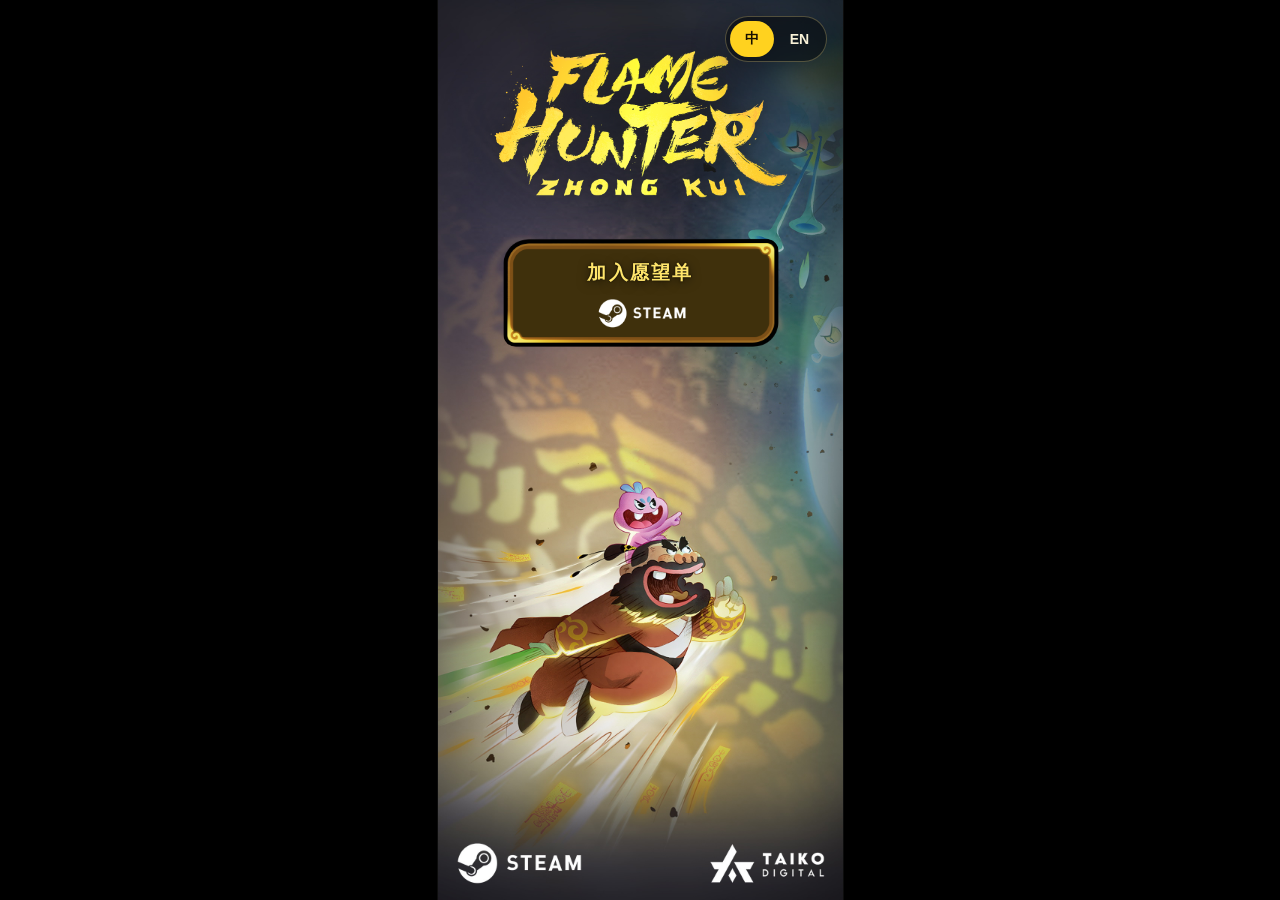
==== index.html @ 7bd3192b "Try to fix video missing" ====
<!doctype html>
<html lang="zh-CN" data-lang="zh" data-build="20260813-1937">
  <head>
    <meta charset="UTF-8" />
    <meta name="viewport" content="width=device-width, initial-scale=1.0" />
    <meta
      name="description"
      content="Flame Hunter Zhong Kui official teaser page."
    />
    <meta name="build-version" content="20260813-1937" />
    <link
      rel="preload"
      href="./assets/weBg_mobile.jpg?v=20260813-1937"
      as="image"
    />
    <link
      rel="preload"
      href="./assets/webGameTitle_mobile.png?v=20260813-1937"
      as="image"
    />
    <link
      rel="preload"
      href="./assets/webButton_mobile.png?v=20260813-1937"
      as="image"
    />
    <link rel="stylesheet" href="./styles.css?v=20260813-1937" />
  </head>
  <body>
    <main class="site-shell" aria-label="Flame Hunter Zhong Kui official website">
      <img
        class="scene-bg"
        src="./assets/weBg_mobile.jpg?v=20260813-1937"
        alt=""
        data-required-asset
      />

      <section class="hero-content" aria-label="Flame Hunter Zhong Kui">
        <img
          class="game-title"
          src="./assets/webGameTitle_mobile.png?v=20260813-1937"
          alt="Flame Hunter Zhong Kui"
          data-required-asset
        />

        <a
          class="wishlist-button"
          href="https://store.steampowered.com/app/4693180/Flame_Hunter_Zhong_Kui_Demo/"
          target="_blank"
          rel="noopener noreferrer"
          aria-label="Wishlist Flame Hunter Zhong Kui on Steam"
        >
          <img
            class="wishlist-bg"
            src="./assets/webButton_mobile.png?v=20260813-1937"
            alt=""
            data-required-asset
          />
          <span class="wishlist-text" aria-hidden="true">
            <span class="localized-text" data-lang="zh">加入愿望单</span>
            <span class="localized-text" data-lang="en">WISHLIST NOW</span>
          </span>
        </a>
        <video width="800">
          <source src="/videos/landing_page.mp4" type="video/mp4">
          您的浏览器不支持视频标签，请升级浏览器。
        </video>
      </section>

      <header class="site-header" aria-label="Site controls">
        <div class="language-switch" role="group" aria-label="Language">
          <button class="language-button is-active" type="button" data-lang="zh">
            中
          </button>
          <button class="language-button" type="button" data-lang="en">EN</button>
        </div>
      </header>

      <p class="asset-warning" role="status">
        素材文件暂未读取到，请把指定图片放入 assets 目录后刷新页面。
      </p>
    </main>

    <script src="./script.js?v=20260813-1937"></script>
  </body>
</html>
---- styles.css ----
:root {
  color-scheme: dark;
  --control-bg: rgba(7, 10, 14, 0.62);
  --control-border: rgba(255, 230, 142, 0.28);
  --control-active: #ffd21f;
  --control-text: #f8f1d7;
}

* {
  box-sizing: border-box;
}

html,
body {
  width: 100%;
  min-width: 320px;
  min-height: 100%;
  margin: 0;
}

body {
  min-height: 100svh;
  overflow-x: hidden;
  overflow-y: auto;
  background: #000;
  color: var(--control-text);
  font-family:
    Inter,
    "Segoe UI",
    "Microsoft YaHei",
    Arial,
    sans-serif;
}

button {
  font: inherit;
}

/* ---------- Phone-ratio stage ----------
   The stage keeps a 9:20 (phone) portrait ratio. On wide screens its width
   is capped at 45dvh so the stage is exactly one viewport tall; the image
   scales up uniformly with it. On narrow screens it fills the width and the
   height follows the image ratio, so the page can scroll. */

.site-shell {
  position: relative;
  width: min(100vw, 45vh);
  width: min(100vw, 45dvh);
  min-height: 100svh;
  aspect-ratio: 9 / 20;
  margin-inline: auto;
  overflow: hidden;
  isolation: isolate;
  background: #07090c;
  box-shadow:
    0 0 0 1px rgba(255, 255, 255, 0.05),
    0 40px 90px rgba(0, 0, 0, 0.55);
}

@supports (height: 100dvh) {
  body,
  .site-shell {
    min-height: 100dvh;
  }
}

/* ---------- Background ---------- */

.scene-bg {
  position: absolute;
  z-index: 0;
  inset: 0;
  width: 100%;
  height: 100%;
  object-fit: contain;
  object-position: center;
  pointer-events: none;
  user-select: none;
  -webkit-user-drag: none;
}

/* ---------- Hero content ----------
   Designed at a fixed 390x866.7 (logical px) base; script.js scales the
   whole layer uniformly to the actual image area, so every element
   (title, button, text, spacing) grows together in proportion. */

.hero-content {
  position: absolute;
  z-index: 1;
  left: 0;
  top: 0;
  width: 390px;
  height: 866.7px;
  display: flex;
  flex-direction: column;
  align-items: center;
  justify-content: flex-start;
  padding: calc(40px + env(safe-area-inset-top)) 20px 0;
  transform-origin: top left;
}

.game-title {
  width: 300px;
  max-width: 100%;
  height: auto;
  pointer-events: none;
  user-select: none;
  -webkit-user-drag: none;
  filter: drop-shadow(0 12px 28px rgba(0, 0, 0, 0.5));
}

.wishlist-button {
  position: relative;
  display: block;
  width: 265px;
  max-width: 100%;
  margin-top: 30px;
  border-radius: 12px;
  text-decoration: none;
  touch-action: manipulation;
  -webkit-tap-highlight-color: transparent;
  transition:
    transform 180ms ease,
    filter 180ms ease;
}

.wishlist-button:hover {
  transform: translateY(-2px);
  filter: brightness(1.06);
}

.wishlist-button:active {
  transform: translateY(0) scale(0.99);
}

.wishlist-button:focus-visible {
  outline: 2px solid #ffe56b;
  outline-offset: 4px;
}

.wishlist-bg {
  display: block;
  width: 100%;
  height: auto;
  border-radius: inherit;
}

.wishlist-text {
  position: absolute;
  left: 50%;
  top: 32%;
  transform: translate(-50%, -50%);
  width: 92%;
  text-align: center;
  white-space: nowrap;
  font-size: 18px;
  font-weight: 900;
  letter-spacing: 0.14em;
  color: #ffe56b;
  text-shadow:
    0 2px 10px rgba(0, 0, 0, 0.55),
    0 0 2px rgba(0, 0, 0, 0.85);
  pointer-events: none;
}

/* ---------- Header (top-right) ---------- */

.site-header {
  position: absolute;
  z-index: 12;
  top: max(16px, env(safe-area-inset-top));
  right: max(16px, env(safe-area-inset-right));
  display: flex;
  align-items: center;
  justify-content: flex-end;
  pointer-events: none;
}

.language-switch {
  display: inline-flex;
  flex: 0 0 auto;
  gap: 4px;
  padding: 4px;
  border: 1px solid var(--control-border);
  border-radius: 999px;
  background: var(--control-bg);
  box-shadow: 0 14px 36px rgba(0, 0, 0, 0.32);
  pointer-events: auto;
  backdrop-filter: blur(14px);
}

.language-button {
  min-width: 44px;
  min-height: 36px;
  border: 0;
  border-radius: 999px;
  background: transparent;
  color: var(--control-text);
  cursor: pointer;
  font-size: 14px;
  font-weight: 800;
  letter-spacing: 0;
  transition:
    background-color 180ms ease,
    color 180ms ease,
    transform 180ms ease;
}

.language-button:hover {
  transform: translateY(-1px);
}

.language-button:focus-visible {
  outline: 2px solid #ffe56b;
  outline-offset: 3px;
}

.language-button.is-active {
  background: var(--control-active);
  color: #171000;
}

/* ---------- Localized text ---------- */

.localized-text {
  display: none;
}

html[data-lang="zh"] .localized-text[data-lang="zh"],
html[data-lang="en"] .localized-text[data-lang="en"] {
  display: inline;
}

/* ---------- Asset warning ---------- */

.asset-warning {
  position: fixed;
  z-index: 13;
  left: max(18px, env(safe-area-inset-left));
  bottom: max(18px, env(safe-area-inset-bottom));
  display: none;
  max-width: min(520px, calc(100vw - 36px));
  margin: 0;
  padding: 10px 12px;
  border: 1px solid rgba(255, 221, 87, 0.36);
  border-radius: 8px;
  background: rgba(0, 0, 0, 0.68);
  color: #fff2b5;
  font-size: 13px;
  line-height: 1.55;
  backdrop-filter: blur(10px);
}

.has-missing-assets .asset-warning {
  display: block;
}

/* ---------- Responsive ---------- */

@media (max-width: 760px) {
  /* Narrow screens: fill the width, height follows the 9:20 ratio
     (may exceed the viewport and scroll). */
  .site-shell {
    width: 100%;
    box-shadow: none;
  }

  .site-header {
    top: max(12px, env(safe-area-inset-top));
    right: max(12px, env(safe-area-inset-right));
  }

  .language-button {
    min-width: 40px;
    min-height: 34px;
    font-size: 13px;
  }
}

/* Landscape short screens (e.g. phones held sideways): fall back to
   full-bleed so the stage never collapses to a tiny strip. */
@media (orientation: landscape) and (max-height: 560px) {
  .site-shell {
    width: 100%;
    max-width: none;
    aspect-ratio: auto;
    box-shadow: none;
  }
}

@media (prefers-reduced-motion: reduce) {
  *,
  *::before,
  *::after {
    animation-duration: 1ms !important;
    animation-iteration-count: 1 !important;
    scroll-behavior: auto !important;
    transition-duration: 1ms !important;
  }
}
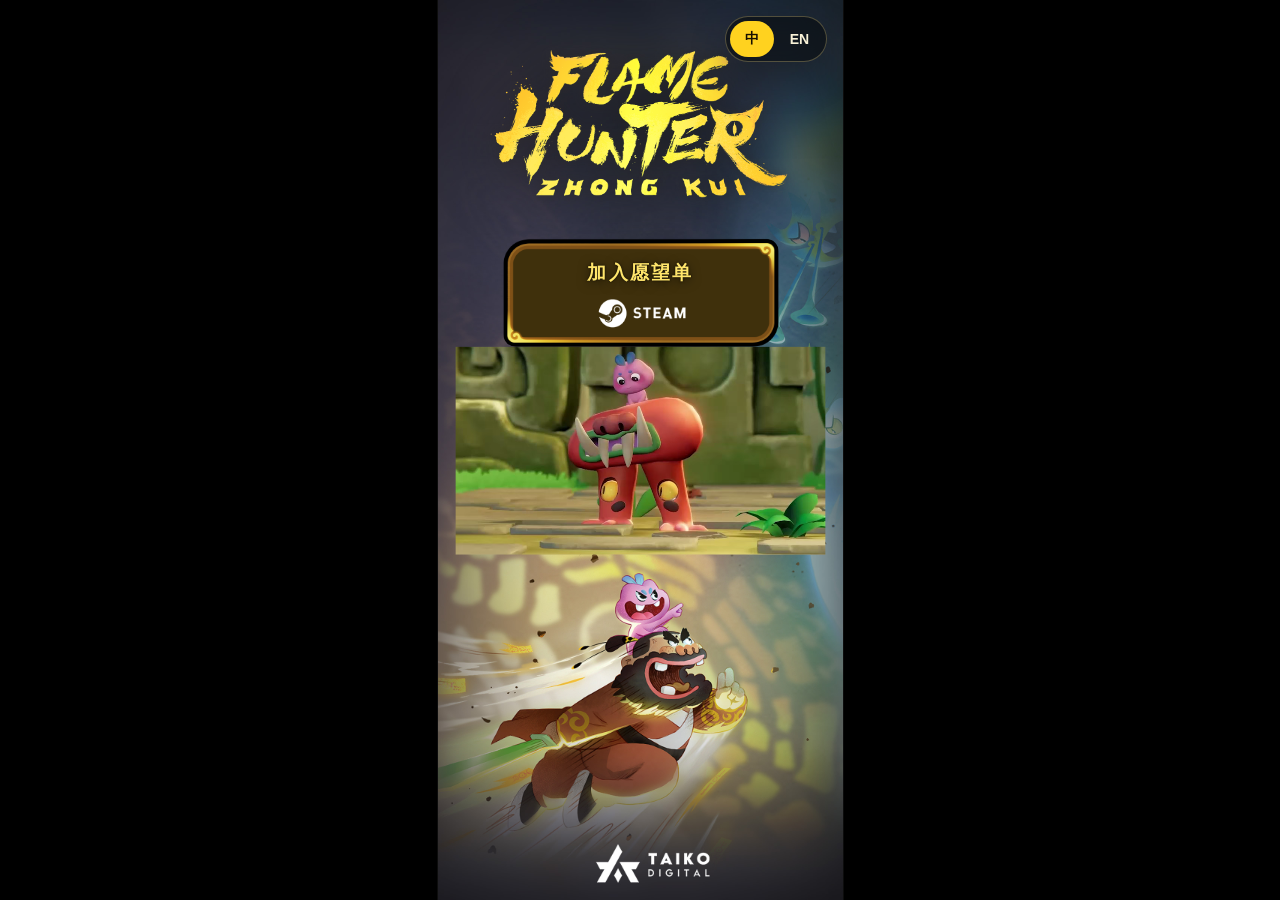
==== commit f66b9cc6: "Try to fix the video freeze problem++" ====
--- a/index.html
+++ b/index.html
@@ -60,8 +60,9 @@
             <span class="localized-text" data-lang="en">WISHLIST NOW</span>
           </span>
         </a>
-        <video width="800">
+        <video height="200">
           <source src="/videos/landing_page.mp4" type="video/mp4">
+          <source src="/videos/landing_page.webm" type="video/webm">
           您的浏览器不支持视频标签，请升级浏览器。
         </video>
       </section>
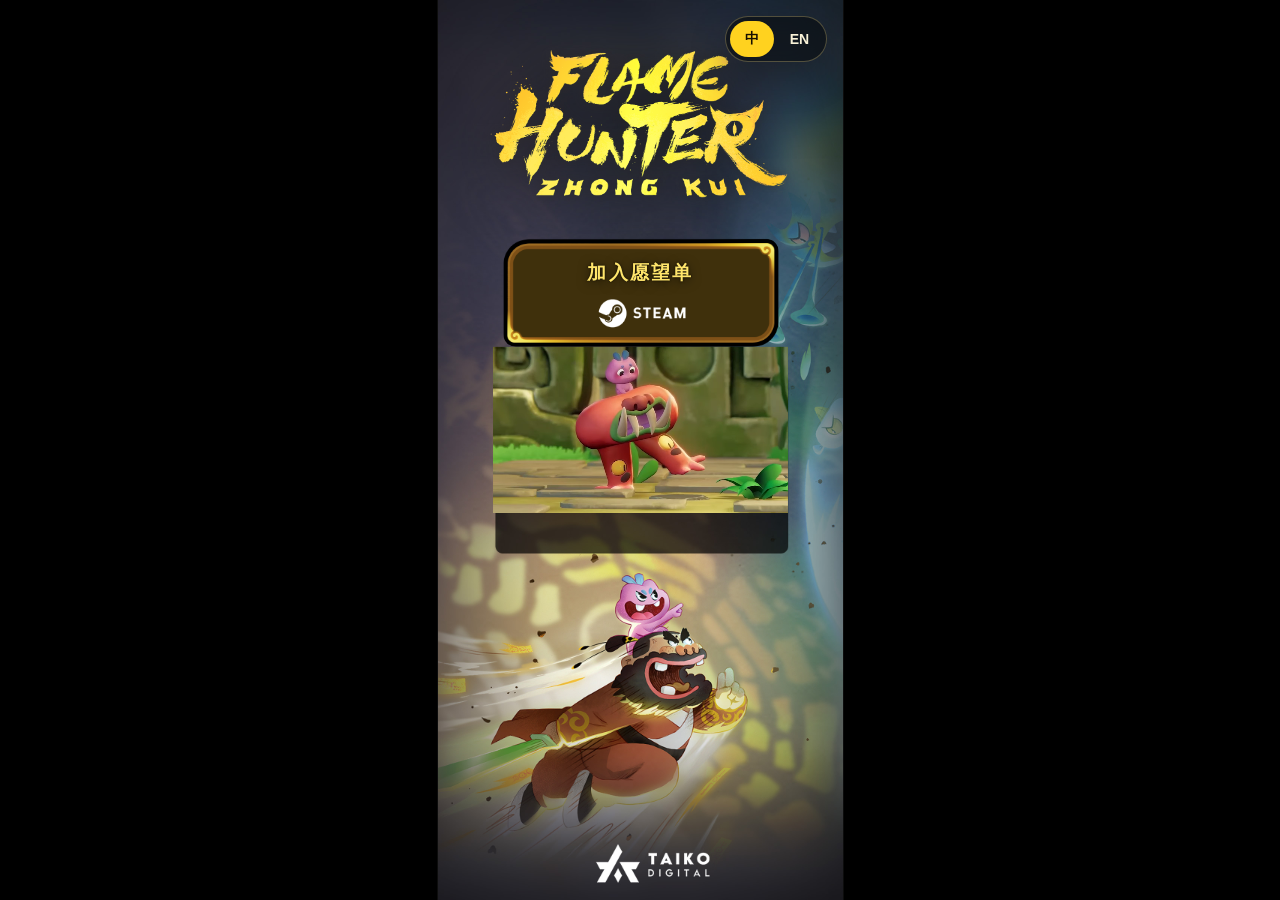
==== commit a9c80c79: "Try to fix the video freeze problem+++" ====
--- a/index.html
+++ b/index.html
@@ -60,7 +60,7 @@
             <span class="localized-text" data-lang="en">WISHLIST NOW</span>
           </span>
         </a>
-        <video height="200">
+        <video height="160" autoplay loop muted playsinline preload="auto">
           <source src="/videos/landing_page.mp4" type="video/mp4">
           <source src="/videos/landing_page.webm" type="video/webm">
           您的浏览器不支持视频标签，请升级浏览器。
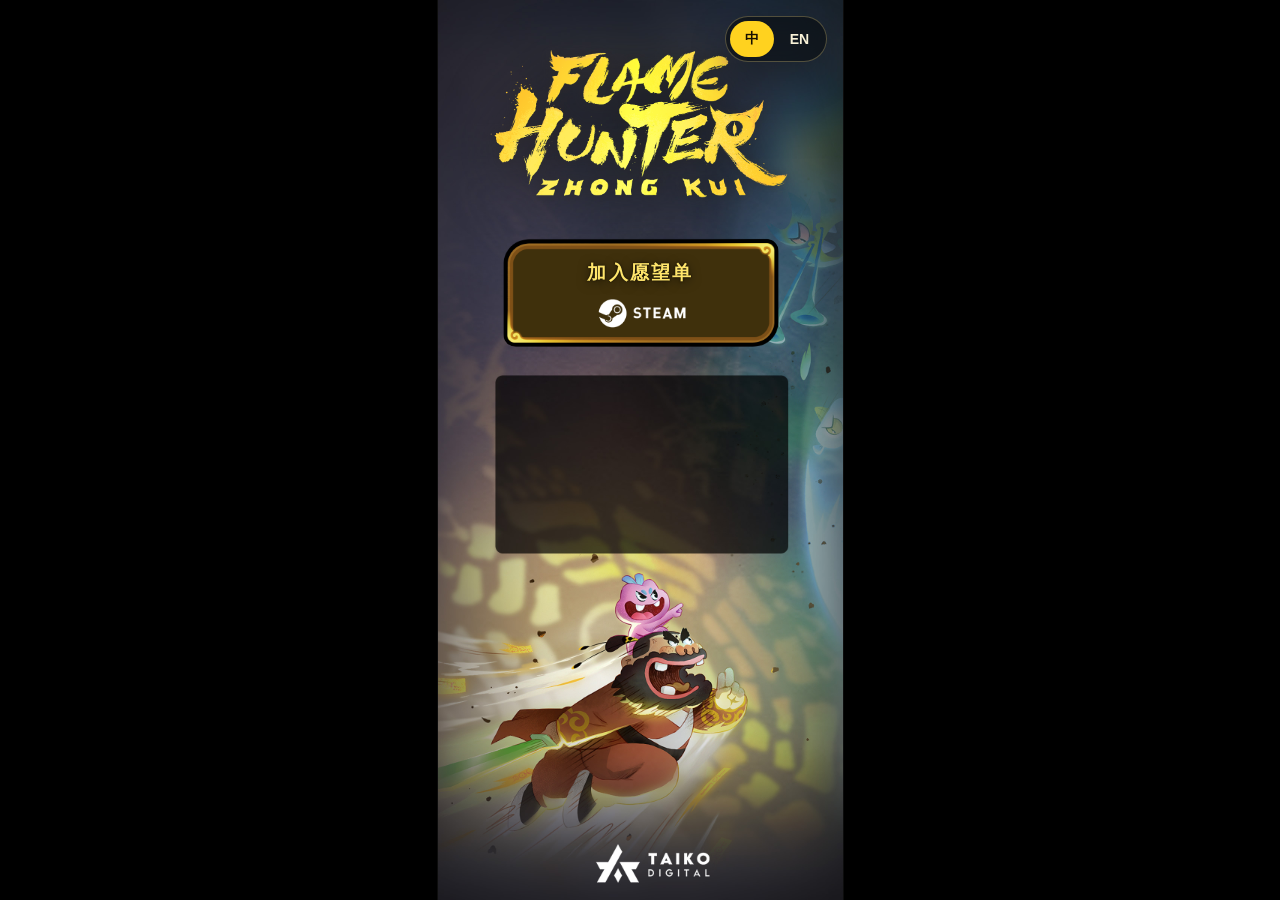
==== commit b083b18e: "Adjust video position, add Meta pixel code" ====
--- a/index.html
+++ b/index.html
@@ -60,9 +60,8 @@
             <span class="localized-text" data-lang="en">WISHLIST NOW</span>
           </span>
         </a>
-        <video height="160" autoplay loop muted playsinline preload="auto">
+        <video height="154" autoplay loop muted playsinline preload="auto">
           <source src="/videos/landing_page.mp4" type="video/mp4">
-          <source src="/videos/landing_page.webm" type="video/webm">
           您的浏览器不支持视频标签，请升级浏览器。
         </video>
       </section>
--- a/styles.css
+++ b/styles.css
@@ -34,6 +34,10 @@
 
 button {
   font: inherit;
+}
+
+video {
+    margin-top: 50px;
 }
 
 /* ---------- Phone-ratio stage ----------
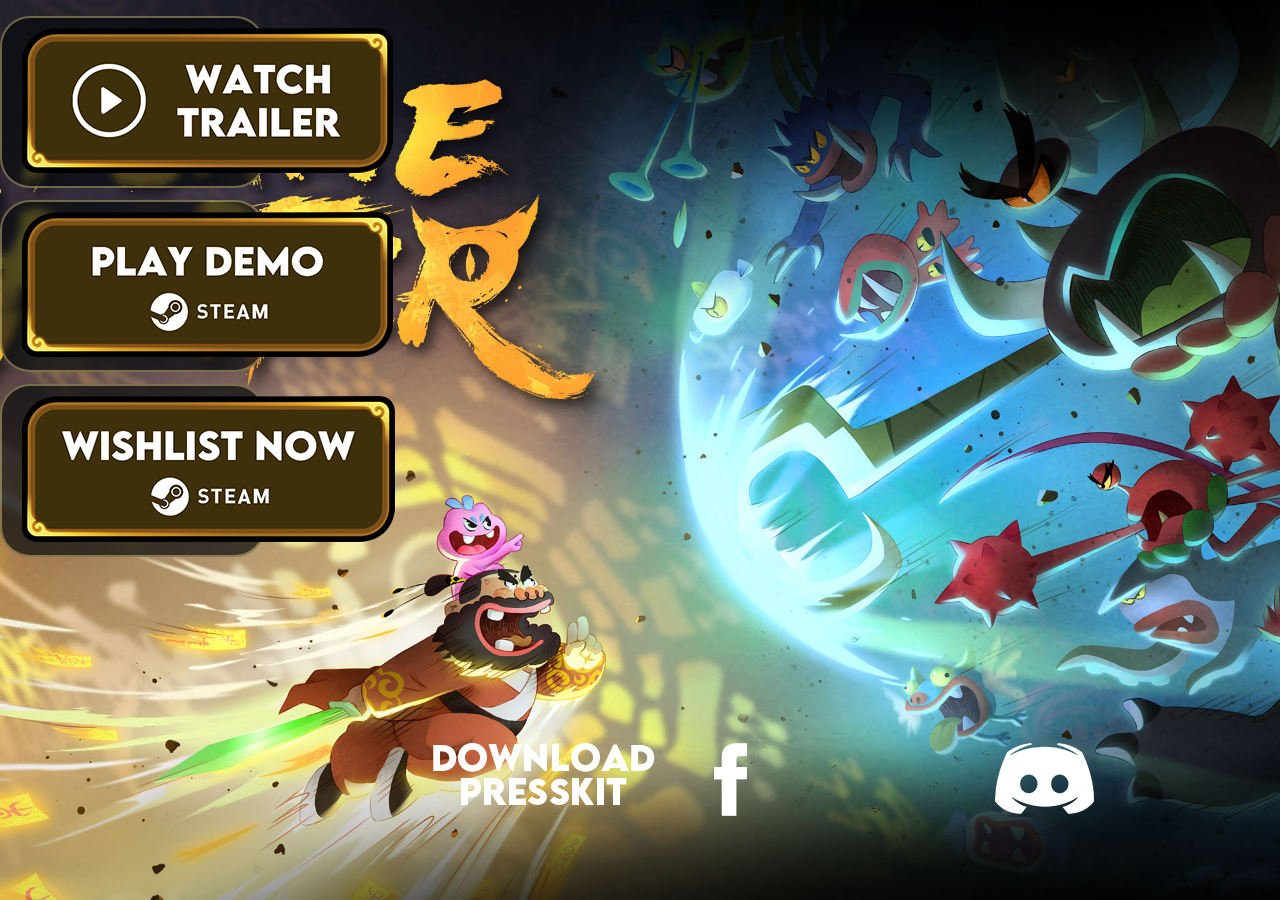
==== commit b0c0e0c0: "New main page (ongoing)" ====
--- a/index.html
+++ b/index.html
@@ -1,5 +1,5 @@
 <!doctype html>
-<html lang="zh-CN" data-lang="zh" data-build="20260813-1937">
+<html lang="en" data-lang="en" data-build="20260827-1443">
   <head>
     <meta charset="UTF-8" />
     <meta name="viewport" content="width=device-width, initial-scale=1.0" />
@@ -7,64 +7,141 @@
       name="description"
       content="Flame Hunter Zhong Kui official teaser page."
     />
-    <meta name="build-version" content="20260813-1937" />
+    <meta name="build-version" content="20260827-1443" />
     <link
       rel="preload"
-      href="./assets/weBg_mobile.jpg?v=20260813-1937"
+      href="./assets/background.jpg?v=20260827-1443"
       as="image"
     />
     <link
       rel="preload"
-      href="./assets/webGameTitle_mobile.png?v=20260813-1937"
+      href="./assets/watchTrailer_button.png?v=20260827-1443"
       as="image"
     />
     <link
       rel="preload"
-      href="./assets/webButton_mobile.png?v=20260813-1937"
+      href="./assets/playDemo_button.png?v=20260827-1443"
       as="image"
     />
-    <link rel="stylesheet" href="./styles.css?v=20260813-1937" />
+    <link
+      rel="preload"
+      href="./assets/wishlistNow_button.png?v=20260827-1443"
+      as="image"
+    />
+    <link
+      rel="preload"
+      href="./assets/downloadPresskit_button.png?v=20260827-1443"
+      as="image"
+    />
+    <link
+      rel="preload"
+      href="./assets/facebook_button.png?v=20260827-1443"
+      as="image"
+    />
+    <link
+      rel="preload"
+      href="./assets/discord_button.png?v=20260827-1443"
+      as="image"
+    />
+    <link rel="stylesheet" href="./styles.css?v=20260827-1443" />
   </head>
   <body>
     <main class="site-shell" aria-label="Flame Hunter Zhong Kui official website">
       <img
-        class="scene-bg"
-        src="./assets/weBg_mobile.jpg?v=20260813-1937"
+        class="scene-layer"
+        src="./assets/background.jpg?v=20260827-1443"
         alt=""
+        data-scene-measure
         data-required-asset
       />
-
-      <section class="hero-content" aria-label="Flame Hunter Zhong Kui">
-        <img
-          class="game-title"
-          src="./assets/webGameTitle_mobile.png?v=20260813-1937"
-          alt="Flame Hunter Zhong Kui"
-          data-required-asset
-        />
-
+      <div class="action-buttons" aria-label="Official links">
         <a
-          class="wishlist-button"
+          class="action-button watchTrailer-button"
           href="https://store.steampowered.com/app/4693180/Flame_Hunter_Zhong_Kui_Demo/"
           target="_blank"
           rel="noopener noreferrer"
-          aria-label="Wishlist Flame Hunter Zhong Kui on Steam"
+          aria-label="Open Flame Hunter Zhong Kui Demo on Steam"
         >
           <img
-            class="wishlist-bg"
-            src="./assets/webButton_mobile.png?v=20260813-1937"
+            class="watchTrailer-bg"
+            src="../assets/watchTrailer_button.png?v=20260827-1443"
             alt=""
             data-required-asset
           />
-          <span class="wishlist-text" aria-hidden="true">
-            <span class="localized-text" data-lang="zh">加入愿望单</span>
-            <span class="localized-text" data-lang="en">WISHLIST NOW</span>
-          </span>
         </a>
-        <video height="154" autoplay loop muted playsinline preload="auto">
-          <source src="/videos/landing_page.mp4" type="video/mp4">
-          您的浏览器不支持视频标签，请升级浏览器。
-        </video>
-      </section>
+        <a
+          class="action-button playDemo-button"
+          href="https://store.steampowered.com/app/4693180/Flame_Hunter_Zhong_Kui_Demo/"
+          target="_blank"
+          rel="noopener noreferrer"
+          aria-label="Open Flame Hunter Zhong Kui Demo on Steam"
+        >
+          <img
+            class="playDemo-bg"
+            src="../assets/playDemo_button.png?v=20260827-1443"
+            alt=""
+            data-required-asset
+          />
+        </a>
+        <a
+          class="action-button wishlistNow-button"
+          href="https://store.steampowered.com/app/4693180/Flame_Hunter_Zhong_Kui_Demo/"
+          target="_blank"
+          rel="noopener noreferrer"
+          aria-label="Open Flame Hunter Zhong Kui Demo on Steam"
+        >
+          <img
+            class="wishlistNow-bg"
+            src="../assets/wishlistNow_button.png?v=20260827-1443"
+            alt=""
+            data-required-asset
+          />
+        </a>
+      </div>
+      <div class="social-buttons" aria-label="Official links">
+        <a
+          class="social-button downloadPresskit-button"
+          href="https://store.steampowered.com/app/4693180/Flame_Hunter_Zhong_Kui_Demo/"
+          target="_blank"
+          rel="noopener noreferrer"
+          aria-label="Open Flame Hunter Zhong Kui Demo on Steam"
+        >
+          <img
+            class="downloadPresskit-bg"
+            src="../assets/downloadPresskit_button.png?v=20260827-1443"
+            alt=""
+            data-required-asset
+          />
+        </a>
+        <a
+          class="social-button facebook-button"
+          href="https://store.steampowered.com/app/4693180/Flame_Hunter_Zhong_Kui_Demo/"
+          target="_blank"
+          rel="noopener noreferrer"
+          aria-label="Open Flame Hunter Zhong Kui Demo on Steam"
+        >
+          <img
+            class="facebook-bg"
+            src="../assets/facebook_button.png?v=20260827-1443"
+            alt=""
+            data-required-asset
+          />
+        </a>
+        <a
+          class="social-button discord-button"
+          href="https://store.steampowered.com/app/4693180/Flame_Hunter_Zhong_Kui_Demo/"
+          target="_blank"
+          rel="noopener noreferrer"
+          aria-label="Open Flame Hunter Zhong Kui Demo on Steam"
+        >
+          <img
+            class="discord-bg"
+            src="../assets/discord_button.png?v=20260827-1443"
+            alt=""
+            data-required-asset
+          />
+        </a>
+      </div>
 
       <header class="site-header" aria-label="Site controls">
         <div class="language-switch" role="group" aria-label="Language">
@@ -80,6 +157,6 @@
       </p>
     </main>
 
-    <script src="./script.js?v=20260813-1937"></script>
+    <script src="./script.js?v=20260827-1443"></script>
   </body>
 </html>
--- a/styles.css
+++ b/styles.css
@@ -4,6 +4,14 @@
   --control-border: rgba(255, 230, 142, 0.28);
   --control-active: #ffd21f;
   --control-text: #f8f1d7;
+  --scene-content-left: 0px;
+  --scene-content-top: 0px;
+  --scene-content-width: 100%;
+  --scene-content-height: 100%;
+  --scene-hotspot-left: 0px;
+  --scene-hotspot-top: 0px;
+  --scene-hotspot-width: 0px;
+  --scene-hotspot-height: 0px;
 }
 
 * {
@@ -22,7 +30,7 @@
   min-height: 100svh;
   overflow-x: hidden;
   overflow-y: auto;
-  background: #000;
+  background: #07090c;
   color: var(--control-text);
   font-family:
     Inter,
@@ -36,29 +44,16 @@
   font: inherit;
 }
 
-video {
-    margin-top: 50px;
-}
-
-/* ---------- Phone-ratio stage ----------
-   The stage keeps a 9:20 (phone) portrait ratio. On wide screens its width
-   is capped at 45dvh so the stage is exactly one viewport tall; the image
-   scales up uniformly with it. On narrow screens it fills the width and the
-   height follows the image ratio, so the page can scroll. */
-
 .site-shell {
   position: relative;
-  width: min(100vw, 45vh);
-  width: min(100vw, 45dvh);
+  width: 100%;
   min-height: 100svh;
-  aspect-ratio: 9 / 20;
-  margin-inline: auto;
+  height: 100svh;
   overflow: hidden;
   isolation: isolate;
-  background: #07090c;
-  box-shadow:
-    0 0 0 1px rgba(255, 255, 255, 0.05),
-    0 40px 90px rgba(0, 0, 0, 0.55);
+  background:
+    radial-gradient(circle at 72% 36%, rgba(61, 201, 229, 0.28), transparent 34%),
+    linear-gradient(110deg, #251f27 0%, #2b3944 48%, #071018 100%);
 }
 
 @supports (height: 100dvh) {
@@ -66,54 +61,96 @@
   .site-shell {
     min-height: 100dvh;
   }
+
+  .site-shell {
+    height: 100dvh;
+  }
+}
+
+.site-shell::before {
+  content: "";
+  position: absolute;
+  z-index: -1;
+  inset: -32px;
+  background: url("./assets/background.jpg") center / cover no-repeat;
+  filter: blur(18px) saturate(1.08);
+  opacity: 0.48;
+  transform: scale(1.04);
+  pointer-events: none;
 }
 
 /* ---------- Background ---------- */
 
-.scene-bg {
+.scene-layer {
+  z-index: 0;
   position: absolute;
-  z-index: 0;
   inset: 0;
   width: 100%;
   height: 100%;
-  object-fit: contain;
+  max-width: none;
+  max-height: none;
+  object-fit: cover;
   object-position: center;
   pointer-events: none;
   user-select: none;
   -webkit-user-drag: none;
-}
-
-/* ---------- Hero content ----------
-   Designed at a fixed 390x866.7 (logical px) base; script.js scales the
-   whole layer uniformly to the actual image area, so every element
-   (title, button, text, spacing) grows together in proportion. */
-
-.hero-content {
-  position: absolute;
-  z-index: 1;
-  left: 0;
-  top: 0;
-  width: 390px;
-  height: 866.7px;
+  --parallax-x: 0px;
+  --parallax-y: 0px;
+  --float-x: -8px;
+  --float-y: 6px;
+  --float-x-alt: 3px;
+  --float-y-alt: -2px;
+  --float-scale: 1.008;
+  --float-duration: 14s;
+  --float-rotate: 0deg;
+  --float-rotate-alt: 0deg;
+  will-change: transform;
+}
+
+.action-buttons {
   display: flex;
-  flex-direction: column;
+  flex-direction: column;   /* 竖排 */
   align-items: center;
-  justify-content: flex-start;
-  padding: calc(40px + env(safe-area-inset-top)) 20px 0;
-  transform-origin: top left;
-}
-
-.game-title {
-  width: 300px;
-  max-width: 100%;
-  height: auto;
-  pointer-events: none;
-  user-select: none;
-  -webkit-user-drag: none;
-  filter: drop-shadow(0 12px 28px rgba(0, 0, 0, 0.5));
-}
-
-.wishlist-button {
+  gap: 12px;                /* 按钮之间的间距 */
+  margin-top: 16px;
+  width: 100%;
+  max-width: 265px;
+}
+
+.action-button {
+  width: 100%;
+  padding: 10px 20px;
+  border: 2px solid rgba(255, 230, 142, 0.4);
+  border-radius: 30px;
+  background: rgba(7, 10, 14, 0.7);
+  color: #f8f1d7;
+  font-size: 14px;
+  font-weight: 600;
+  letter-spacing: 0.06em;
+  cursor: pointer;
+  transition: all 180ms ease;
+  backdrop-filter: blur(4px);
+  text-align: center;
+  white-space: nowrap;
+}
+
+.action-button:hover {
+  background: rgba(255, 230, 142, 0.15);
+  border-color: #ffe56b;
+  transform: translateY(-2px);
+}
+
+.social-buttons {
+  position: fixed;
+  right: max(20px, env(safe-area-inset-right));
+  bottom: max(80px, env(safe-area-inset-bottom) + 20px);
+  display: flex;
+  flex-direction: row;      /* 横排 */
+  gap: 16px;
+  z-index: 20;
+}
+
+.social-button {
   position: relative;
   display: block;
   width: 265px;
@@ -128,18 +165,9 @@
     filter 180ms ease;
 }
 
-.wishlist-button:hover {
+.social-button:hover {
   transform: translateY(-2px);
   filter: brightness(1.06);
-}
-
-.wishlist-button:active {
-  transform: translateY(0) scale(0.99);
-}
-
-.wishlist-button:focus-visible {
-  outline: 2px solid #ffe56b;
-  outline-offset: 4px;
 }
 
 .wishlist-bg {
@@ -167,63 +195,6 @@
   pointer-events: none;
 }
 
-/* ---------- Header (top-right) ---------- */
-
-.site-header {
-  position: absolute;
-  z-index: 12;
-  top: max(16px, env(safe-area-inset-top));
-  right: max(16px, env(safe-area-inset-right));
-  display: flex;
-  align-items: center;
-  justify-content: flex-end;
-  pointer-events: none;
-}
-
-.language-switch {
-  display: inline-flex;
-  flex: 0 0 auto;
-  gap: 4px;
-  padding: 4px;
-  border: 1px solid var(--control-border);
-  border-radius: 999px;
-  background: var(--control-bg);
-  box-shadow: 0 14px 36px rgba(0, 0, 0, 0.32);
-  pointer-events: auto;
-  backdrop-filter: blur(14px);
-}
-
-.language-button {
-  min-width: 44px;
-  min-height: 36px;
-  border: 0;
-  border-radius: 999px;
-  background: transparent;
-  color: var(--control-text);
-  cursor: pointer;
-  font-size: 14px;
-  font-weight: 800;
-  letter-spacing: 0;
-  transition:
-    background-color 180ms ease,
-    color 180ms ease,
-    transform 180ms ease;
-}
-
-.language-button:hover {
-  transform: translateY(-1px);
-}
-
-.language-button:focus-visible {
-  outline: 2px solid #ffe56b;
-  outline-offset: 3px;
-}
-
-.language-button.is-active {
-  background: var(--control-active);
-  color: #171000;
-}
-
 /* ---------- Localized text ---------- */
 
 .localized-text {
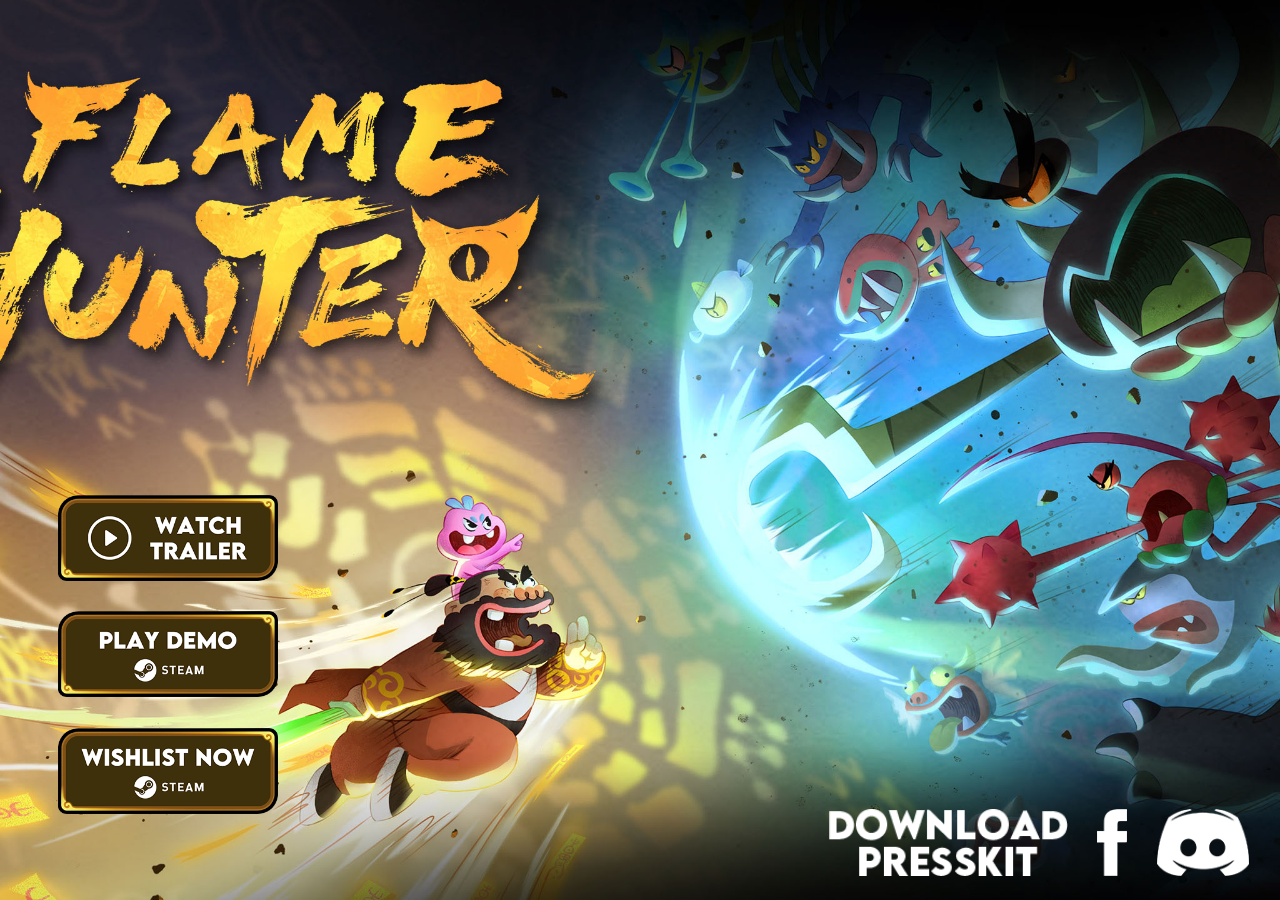
==== commit 566b103c: "New main page" ====
--- a/index.html
+++ b/index.html
@@ -54,17 +54,17 @@
         data-scene-measure
         data-required-asset
       />
-      <div class="action-buttons" aria-label="Official links">
+      <div class="action-buttons" aria-label="Flame Hunter Zhong Kui action buttons">
         <a
           class="action-button watchTrailer-button"
           href="https://store.steampowered.com/app/4693180/Flame_Hunter_Zhong_Kui_Demo/"
           target="_blank"
           rel="noopener noreferrer"
-          aria-label="Open Flame Hunter Zhong Kui Demo on Steam"
+          aria-label="Watch Flame Hunter Zhong Kui trailer"
         >
           <img
             class="watchTrailer-bg"
-            src="../assets/watchTrailer_button.png?v=20260827-1443"
+            src="./assets/watchTrailer_button.png?v=20260827-1443"
             alt=""
             data-required-asset
           />
@@ -74,41 +74,41 @@
           href="https://store.steampowered.com/app/4693180/Flame_Hunter_Zhong_Kui_Demo/"
           target="_blank"
           rel="noopener noreferrer"
-          aria-label="Open Flame Hunter Zhong Kui Demo on Steam"
+          aria-label="Play Flame Hunter Zhong Kui Demo"
         >
           <img
             class="playDemo-bg"
-            src="../assets/playDemo_button.png?v=20260827-1443"
+            src="./assets/playDemo_button.png?v=20260827-1443"
             alt=""
             data-required-asset
           />
         </a>
         <a
           class="action-button wishlistNow-button"
-          href="https://store.steampowered.com/app/4693180/Flame_Hunter_Zhong_Kui_Demo/"
+          href="https://store.steampowered.com/app/4550140/_/"
           target="_blank"
           rel="noopener noreferrer"
-          aria-label="Open Flame Hunter Zhong Kui Demo on Steam"
+          aria-label="Add Flame Hunter Zhong Kui to your wishlist"
         >
           <img
             class="wishlistNow-bg"
-            src="../assets/wishlistNow_button.png?v=20260827-1443"
+            src="./assets/wishlistNow_button.png?v=20260827-1443"
             alt=""
             data-required-asset
           />
         </a>
       </div>
-      <div class="social-buttons" aria-label="Official links">
+      <div class="social-buttons" aria-label="Flame Hunter Zhong Kui Official links">
         <a
           class="social-button downloadPresskit-button"
           href="https://store.steampowered.com/app/4693180/Flame_Hunter_Zhong_Kui_Demo/"
           target="_blank"
           rel="noopener noreferrer"
-          aria-label="Open Flame Hunter Zhong Kui Demo on Steam"
+          aria-label="Download Flame Hunter Zhong Kui Presskit"
         >
           <img
             class="downloadPresskit-bg"
-            src="../assets/downloadPresskit_button.png?v=20260827-1443"
+            src="./assets/downloadPresskit_button.png?v=20260827-1443"
             alt=""
             data-required-asset
           />
@@ -118,11 +118,11 @@
           href="https://store.steampowered.com/app/4693180/Flame_Hunter_Zhong_Kui_Demo/"
           target="_blank"
           rel="noopener noreferrer"
-          aria-label="Open Flame Hunter Zhong Kui Demo on Steam"
+          aria-label="Flame Hunter Zhong Kui Official Facebook"
         >
           <img
             class="facebook-bg"
-            src="../assets/facebook_button.png?v=20260827-1443"
+            src="./assets/facebook_button.png?v=20260827-1443"
             alt=""
             data-required-asset
           />
@@ -132,28 +132,32 @@
           href="https://store.steampowered.com/app/4693180/Flame_Hunter_Zhong_Kui_Demo/"
           target="_blank"
           rel="noopener noreferrer"
-          aria-label="Open Flame Hunter Zhong Kui Demo on Steam"
+          aria-label="Flame Hunter Zhong Kui Official Discord"
         >
           <img
             class="discord-bg"
-            src="../assets/discord_button.png?v=20260827-1443"
+            src="./assets/discord_button.png?v=20260827-1443"
             alt=""
             data-required-asset
           />
         </a>
       </div>
 
-      <header class="site-header" aria-label="Site controls">
-        <div class="language-switch" role="group" aria-label="Language">
-          <button class="language-button is-active" type="button" data-lang="zh">
-            中
+      <dialog class="trailer-dialog" aria-labelledby="trailer-dialog-title">
+        <div class="trailer-dialog-content">
+          <h2 id="trailer-dialog-title" class="visually-hidden">Watch trailer</h2>
+          <button class="trailer-dialog-close" type="button" aria-label="Close trailer">
+            <span aria-hidden="true">&times;</span>
           </button>
-          <button class="language-button" type="button" data-lang="en">EN</button>
+          <video class="trailer-video" controls autoplay loop muted playsinline preload="auto">
+            <source src="./videos/landing_page.mp4" type="video/mp4" />
+            Your browser does not support the video tag.
+          </video>
         </div>
-      </header>
+      </dialog>
 
       <p class="asset-warning" role="status">
-        素材文件暂未读取到，请把指定图片放入 assets 目录后刷新页面。
+        Asset file loading failed.
       </p>
     </main>
 
--- a/styles.css
+++ b/styles.css
@@ -108,55 +108,53 @@
 }
 
 .action-buttons {
+  position: fixed;
+  left: max(16px, 4.5vw, env(safe-area-inset-left));
+  bottom: max(16px, 9.6vh, env(safe-area-inset-bottom));
+  z-index: 20;
   display: flex;
   flex-direction: column;   /* 竖排 */
   align-items: center;
-  gap: 12px;                /* 按钮之间的间距 */
-  margin-top: 16px;
-  width: 100%;
-  max-width: 265px;
+  gap: clamp(12px, 2.35vw, 60px); /* 按钮之间的间距 */
+  width: clamp(220px, 14.6vw, 375px);
 }
 
 .action-button {
-  width: 100%;
-  padding: 10px 20px;
-  border: 2px solid rgba(255, 230, 142, 0.4);
-  border-radius: 30px;
-  background: rgba(7, 10, 14, 0.7);
-  color: #f8f1d7;
-  font-size: 14px;
-  font-weight: 600;
-  letter-spacing: 0.06em;
+  display: block;
+  width: 100%;
+  line-height: 0;
   cursor: pointer;
-  transition: all 180ms ease;
-  backdrop-filter: blur(4px);
-  text-align: center;
-  white-space: nowrap;
+  transition: transform 180ms ease, filter 180ms ease;
 }
 
 .action-button:hover {
-  background: rgba(255, 230, 142, 0.15);
-  border-color: #ffe56b;
   transform: translateY(-2px);
+  filter: brightness(1.08);
+}
+
+.action-button img {
+  display: block;
+  width: 100%;
+  height: auto;
 }
 
 .social-buttons {
   position: fixed;
-  right: max(20px, env(safe-area-inset-right));
-  bottom: max(80px, env(safe-area-inset-bottom) + 20px);
+  right: max(28px, 2.4vw, env(safe-area-inset-right));
+  bottom: max(24px, 2.4vh, env(safe-area-inset-bottom));
   display: flex;
   flex-direction: row;      /* 横排 */
-  gap: 16px;
+  align-items: flex-end;
+  gap: clamp(12px, 2.3vw, 60px);
   z-index: 20;
 }
 
 .social-button {
   position: relative;
   display: block;
-  width: 265px;
-  max-width: 100%;
-  margin-top: 30px;
-  border-radius: 12px;
+  width: auto;
+  flex: 0 0 auto;
+  line-height: 0;
   text-decoration: none;
   touch-action: manipulation;
   -webkit-tap-highlight-color: transparent;
@@ -168,6 +166,13 @@
 .social-button:hover {
   transform: translateY(-2px);
   filter: brightness(1.06);
+}
+
+.social-button img {
+  display: block;
+  width: auto;
+  height: clamp(42px, 5.2vw, 76px);
+  max-width: none;
 }
 
 .wishlist-bg {
@@ -193,6 +198,68 @@
     0 2px 10px rgba(0, 0, 0, 0.55),
     0 0 2px rgba(0, 0, 0, 0.85);
   pointer-events: none;
+}
+
+.trailer-dialog {
+  width: min(92vw, 1280px);
+  max-width: none;
+  padding: 0;
+  border: 1px solid rgba(255, 230, 142, 0.5);
+  background: #050608;
+  color: var(--control-text);
+  box-shadow: 0 24px 80px rgba(0, 0, 0, 0.7);
+}
+
+.trailer-dialog::backdrop {
+  background: rgba(0, 0, 0, 0.82);
+  backdrop-filter: blur(5px);
+}
+
+.trailer-dialog-content {
+  position: relative;
+  padding: clamp(8px, 1.2vw, 18px);
+}
+
+.trailer-video {
+  display: block;
+  width: 100%;
+  max-height: 82vh;
+  background: #000;
+}
+
+.trailer-dialog-close {
+  position: absolute;
+  z-index: 1;
+  top: 12px;
+  right: 12px;
+  display: grid;
+  width: 38px;
+  height: 38px;
+  padding: 0;
+  place-items: center;
+  border: 1px solid rgba(255, 255, 255, 0.7);
+  border-radius: 50%;
+  background: rgba(0, 0, 0, 0.72);
+  color: #fff;
+  font-size: 28px;
+  line-height: 1;
+  cursor: pointer;
+}
+
+.trailer-dialog-close:hover {
+  background: rgba(255, 211, 31, 0.85);
+  color: #17100a;
+}
+
+.visually-hidden {
+  position: absolute;
+  width: 1px;
+  height: 1px;
+  padding: 0;
+  overflow: hidden;
+  clip: rect(0, 0, 0, 0);
+  white-space: nowrap;
+  border: 0;
 }
 
 /* ---------- Localized text ---------- */
@@ -239,17 +306,6 @@
     width: 100%;
     box-shadow: none;
   }
-
-  .site-header {
-    top: max(12px, env(safe-area-inset-top));
-    right: max(12px, env(safe-area-inset-right));
-  }
-
-  .language-button {
-    min-width: 40px;
-    min-height: 34px;
-    font-size: 13px;
-  }
 }
 
 /* Landscape short screens (e.g. phones held sideways): fall back to
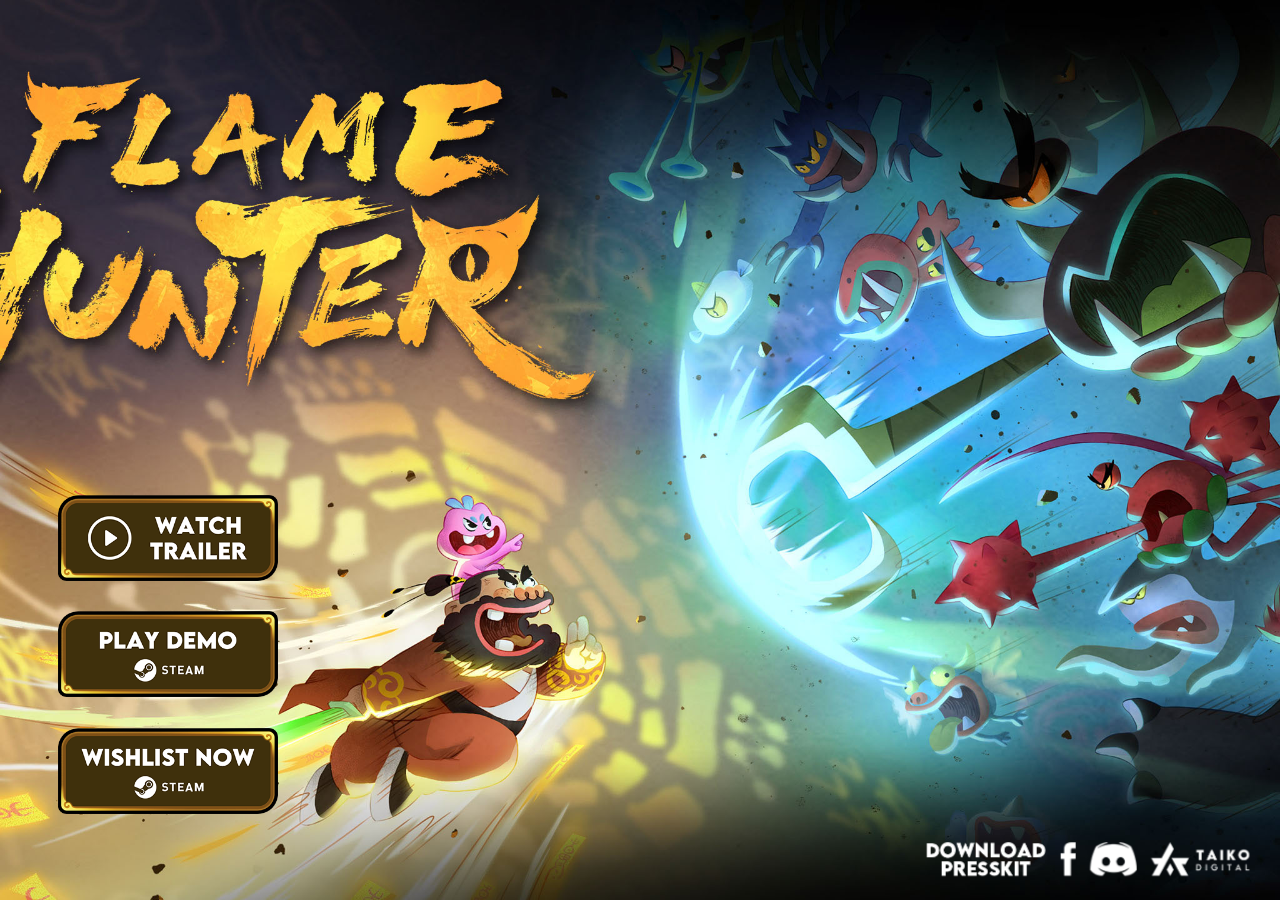
==== commit 16f53d9b: "Update links" ====
--- a/index.html
+++ b/index.html
@@ -8,6 +8,13 @@
       content="Flame Hunter Zhong Kui official teaser page."
     />
     <meta name="build-version" content="20260827-1443" />
+    <link
+      rel="icon"
+      type="image/png"
+      sizes="256x256"
+      href="./assets/ZK_icon_256.png?v=20260827-1443"
+    />
+    <title>Flame Hunter Zhong Kui</title>
     <link
       rel="preload"
       href="./assets/background.jpg?v=20260827-1443"
@@ -43,6 +50,11 @@
       href="./assets/discord_button.png?v=20260827-1443"
       as="image"
     />
+    <link
+      rel="preload"
+      href="./assets/taiko_digital_logo.png?v=20260827-1443"
+      as="image"
+    />
     <link rel="stylesheet" href="./styles.css?v=20260827-1443" />
   </head>
   <body>
@@ -71,7 +83,7 @@
         </a>
         <a
           class="action-button playDemo-button"
-          href="https://store.steampowered.com/app/4693180/Flame_Hunter_Zhong_Kui_Demo/"
+          href="https://store.steampowered.com/app/4693180/?utm_source=playflamehunter.com&utm_medium=organic&utm_campaign=homepage&utm_content=demo_btn"
           target="_blank"
           rel="noopener noreferrer"
           aria-label="Play Flame Hunter Zhong Kui Demo"
@@ -85,7 +97,7 @@
         </a>
         <a
           class="action-button wishlistNow-button"
-          href="https://store.steampowered.com/app/4550140/_/"
+          href="https://store.steampowered.com/app/4550140/?utm_source=playflamehunter.com&utm_medium=organic&utm_campaign=homepage&utm_content=wishlist_btn"
           target="_blank"
           rel="noopener noreferrer"
           aria-label="Add Flame Hunter Zhong Kui to your wishlist"
@@ -101,7 +113,7 @@
       <div class="social-buttons" aria-label="Flame Hunter Zhong Kui Official links">
         <a
           class="social-button downloadPresskit-button"
-          href="https://store.steampowered.com/app/4693180/Flame_Hunter_Zhong_Kui_Demo/"
+          href="https://drive.google.com/drive/folders/1JdQYZzprthYl7YASOOkZ1-CvYecEozey?usp=sharing"
           target="_blank"
           rel="noopener noreferrer"
           aria-label="Download Flame Hunter Zhong Kui Presskit"
@@ -115,7 +127,7 @@
         </a>
         <a
           class="social-button facebook-button"
-          href="https://store.steampowered.com/app/4693180/Flame_Hunter_Zhong_Kui_Demo/"
+          href="https://www.facebook.com/people/Flame-Hunter/61592782141359/"
           target="_blank"
           rel="noopener noreferrer"
           aria-label="Flame Hunter Zhong Kui Official Facebook"
@@ -129,7 +141,7 @@
         </a>
         <a
           class="social-button discord-button"
-          href="https://store.steampowered.com/app/4693180/Flame_Hunter_Zhong_Kui_Demo/"
+          href="https://discord.gg/t8EFMxpQ7"
           target="_blank"
           rel="noopener noreferrer"
           aria-label="Flame Hunter Zhong Kui Official Discord"
@@ -137,6 +149,20 @@
           <img
             class="discord-bg"
             src="./assets/discord_button.png?v=20260827-1443"
+            alt=""
+            data-required-asset
+          />
+        </a>
+        <a
+          class="social-button taiko-button"
+          href="mailto:media@taikodigital.com"
+          target="_blank"
+          rel="noopener noreferrer"
+          aria-label="Email Taiko Digital"
+        >
+          <img
+            class="discord-bg"
+            src="./assets/taiko_digital_logo.png?v=20260827-1443"
             alt=""
             data-required-asset
           />
--- a/styles.css
+++ b/styles.css
@@ -147,6 +147,8 @@
   align-items: flex-end;
   gap: clamp(12px, 2.3vw, 60px);
   z-index: 20;
+  transform: scale(0.5);
+  transform-origin: bottom right;
 }
 
 .social-button {
